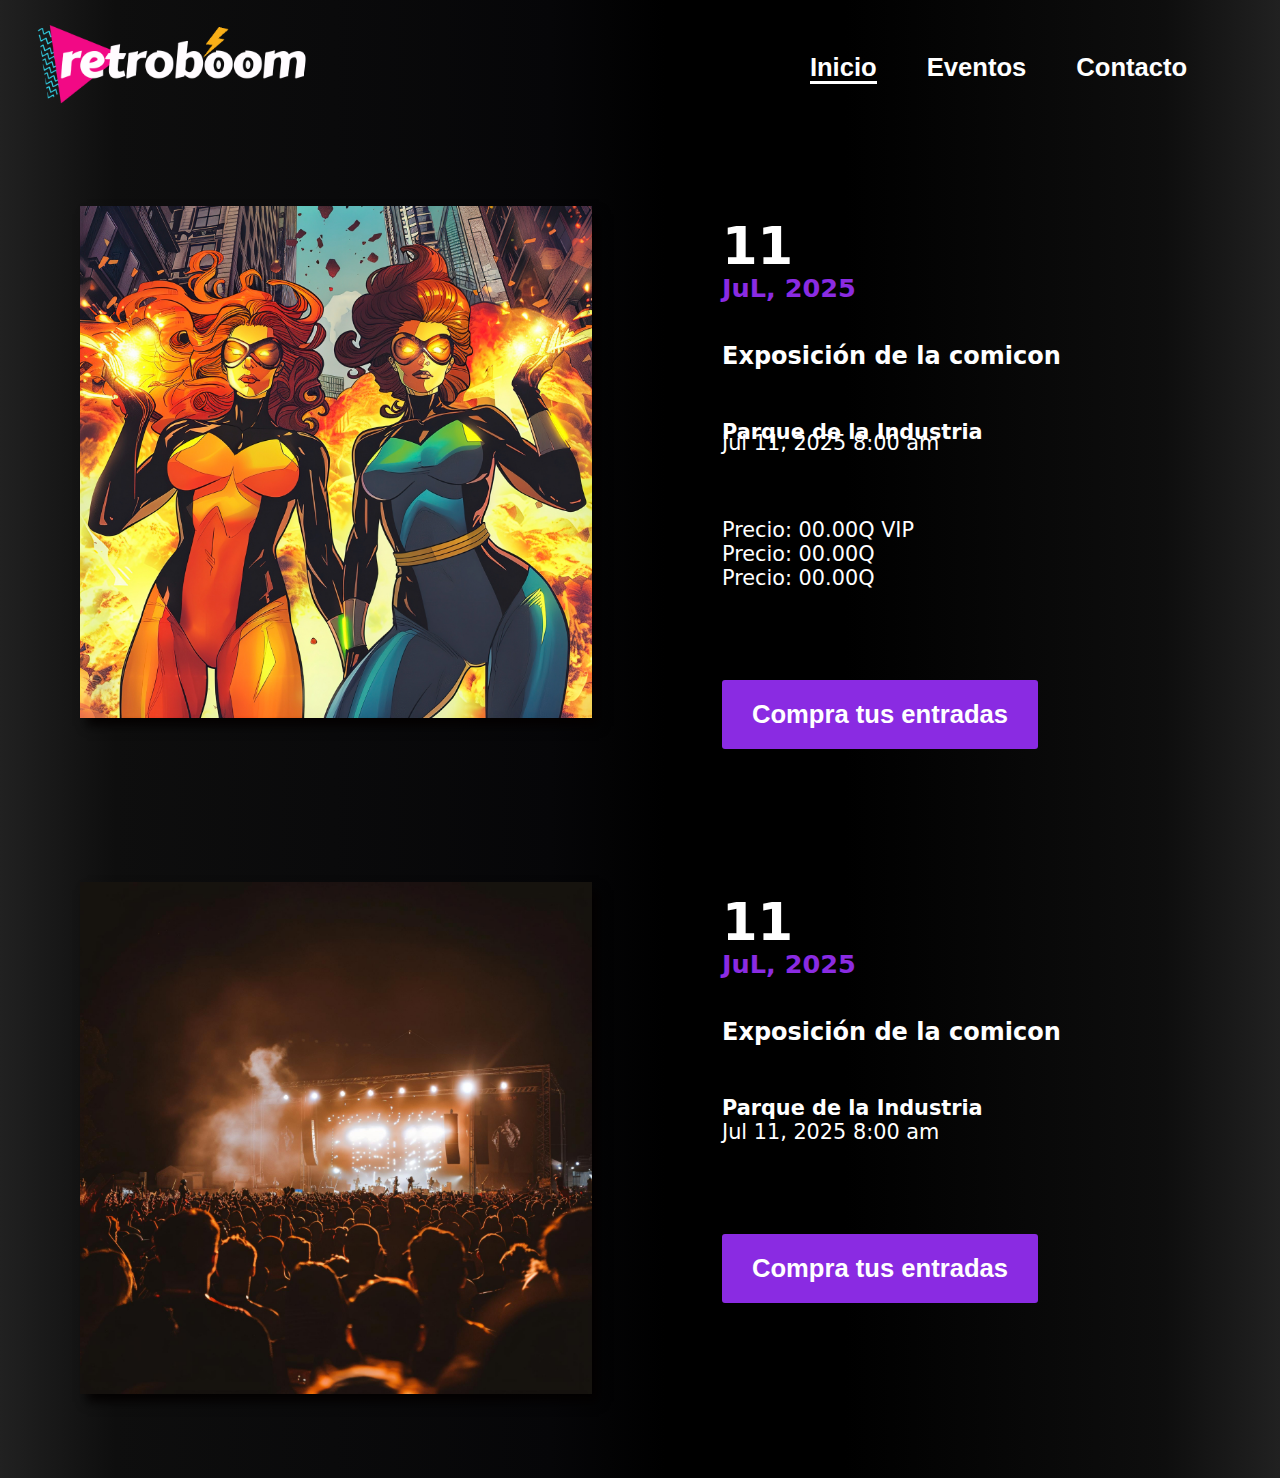
==== eventos.html @ 98f11929 "Pagina principal completa" ====
<!DOCTYPE html>
<html lang="en">

<head>
    <meta charset="UTF-8">
    <meta name="viewport" content="width=device-width, initial-scale=1.0">
    <link rel='stylesheet'
        href='https://cdn-uicons.flaticon.com/2.6.0/uicons-solid-rounded/css/uicons-solid-rounded.css'>
        <link rel='stylesheet' href='https://cdn-uicons.flaticon.com/2.6.0/uicons-regular-straight/css/uicons-regular-straight.css'>
        <link rel="stylesheet" href="css/menu2.css">
    <link rel="stylesheet" href="css/eventos.css">
    <title>Eventos</title>
</head>

<body>
    <header>
        <nav class="encabezado" id="inicio">
            <a href="index.html" class="logo"><img src="img/LogoBlanco.png" alt="Logotipo de Retroboom"></a>
            <a href="index.html" class="logo-celular"><img src="img/LogoNegro.png" alt="Logotipo de Retroboom"></a>
            <ul class="menu-list" id="menu">
                <li><a href="index.html" style="border-bottom: solid white 3px;">Inicio</a></li>
                <li><a href="eventos.html">Eventos</a></li>
                <li><a href="#contacto">Contacto</a></li>
                <div class="redes">
                    <li><a href="https://www.facebook.com/RetroboomColecciones" target="_blank"><i
                                class="fi fi-brands-facebook"></i></a></li>
                    <li><a href="https://www.instagram.com/retroboomcolecciones?utm_source=ig_web_button_share_sheet&igsh=ZDNlZDc0MzIxNw=="
                            target="_blank"><i class="fi fi-brands-instagram"></i></a></li>
                </div>
            </ul>
            <svg xmlns="http://www.w3.org/2000/svg" width="45" height="45" fill="currentColor" class="bi bi-list"
                viewBox="0 0 16 16">
                <path fill-rule="evenodd"
                    d="M2.5 12a.5.5 0 0 1 .5-.5h10a.5.5 0 0 1 0 1H3a.5.5 0 0 1-.5-.5m0-4a.5.5 0 0 1 .5-.5h10a.5.5 0 0 1 0 1H3a.5.5 0 0 1-.5-.5m0-4a.5.5 0 0 1 .5-.5h10a.5.5 0 0 1 0 1H3a.5.5 0 0 1-.5-.5" />
            </svg>

        </nav>
    </header>
    <main>


    <div class="eventos-informacion">
        <div class="event">
            <div class="evento-image">
                <img src="img_eventos/eventoinfo.jpg" alt="">
            </div>
            <div class="evento-info">
                <h2 class="fecha">11 <br> <sub>JuL, 2025</sub></h2>
                <div class="titulo-evento">
                    <h2>Exposición de la comicon</h2>
                </div>
                <div class="fecha-hora">
                    <p><strong>Parque de la Industria</strong></p><span class="calendar"><i
                            class="fi fi-sr-calendar"></i></span>
                    <p style="position: relative; bottom: 1vw;">Jul 11, 2025 8:00 am</p>
                </div>
                <div class="precios">
                    <p>Precio: 00.00Q VIP</p>
                    <p>Precio: 00.00Q </p>
                    <p>Precio: 00.00Q</p>
                </div>
                <button><a href="">Compra tus entradas</a></button>
            </div>
        </div>
        <div class="event">
            <div class="evento-image">
                <img src="img_eventos/conciertoinfo2.jpg" alt="">
            </div>
            <div class="evento-info">
                <h2 class="fecha">11 <br> <sub>JuL, 2025</sub></h2>
                <div class="titulo-evento">
                    <h2>Exposición de la comicon</h2>
                </div>
                <div class="fecha-hora">
                    <p><strong>Parque de la Industria</strong></p><span class="calendar"><i
                            class="fi fi-sr-calendar"></i></span>
                    <p>Jul 11, 2025 8:00 am</p>
                </div>
                <button><a href="">Compra tus entradas</a></button>
            </div>
        </div>
    </div>
    </main>
</body>

</html>
---- css/menu2.css ----
.encabezado{
    display: flex;
    justify-content: space-between;
    align-items: center;
    padding: 1vw;
    font-size: 2vw;
    font-weight: 700;
    position: relative;
    top: 20px;
}
.encabezado .logo img{
    width: 25vw;
    position: relative;
    bottom: 1.2vw;
}
.encabezado .logo:hover{
    border: none;
}
.encabezado a{
    text-decoration: none;
    color: rgb(255, 255, 255);
    transition: ease .08s;
    z-index: 7;
}
.encabezado div{
    display: flex;
    gap: 30px;
}
.encabezado .menu-list{
    display: flex;
    list-style-type: none;
    gap: 50px;
    z-index: 7;
    position: relative;
    bottom: 1.2vw;
    margin: 0;
}
.menu-list li a{
    font-family: Arial, Helvetica, sans-serif;
    font-weight: 800;
}
.encabezado a:hover{
    border-bottom: solid white 3px;
}
.encabezado svg{
    z-index: 7;
    color: whitesmoke;
    display: none;
}
.encabezado .logo-celular{
    display: none;
}
.fondo-banner-celular{
    display: none;
}
@media screen and (max-width: 1000px) {
    .encabezado .menu-list{
        display: none;
    }
    .encabezado svg{
        display: block;
        color: black;
    }
    .encabezado{
        justify-content: space-between;
        align-items: center;
        padding: 10px;
        height: auto;
        background-color: white;
    }
    .encabezado .logo{
        display: none;
    }
    .encabezado .logo-celular{
        display: block;
    }
    .encabezado .logo-celular img{
        width: 300px;
    }

}
@media screen and (max-width: 500px){
    .fondo-banner-celular{
        display: block;
        width: 100%;
        height: 35vw;
        background-color: black;
    }
    .encabezado .logo-celular img{
        width: 280px;
    }
}
---- css/eventos.css ----
* {
    margin: 0;
    padding: 0;
    box-sizing: border-box;
}

body {
    background: rgb(33, 33, 33);
    background: linear-gradient(90deg, rgba(33, 33, 33, 1) 0%, rgba(14, 14, 14, 1) 9%, rgba(6, 6, 8, 1) 43%, rgba(0, 0, 0, 1) 52%, rgba(0, 0, 0, 1) 62%, rgba(0, 0, 0, 1) 66%, rgba(14, 14, 14, 1) 91%, rgba(33, 33, 33, 1) 100%);
    overflow-x: hidden;
}


.event {
    display: flex;
    width: 100%;
}

.evento-image {
    width: 40vw;
    margin: 80px;
    position: relative;
    cursor: pointer;
}

.evento-image img {
    width: 100%;
    box-shadow: 7px 8px 10px rgba(3, 1, 1, 0.904);
}


.evento-info {
    margin: 50px;
    margin-top: 90px;
    color: white;
    font-family: system-ui, -apple-system, BlinkMacSystemFont, 'Segoe UI', Roboto, Oxygen, Ubuntu, Cantarell, 'Open Sans', 'Helvetica Neue', sans-serif;
}

.fecha {
    font-size: 4vw;
    margin: 0;
}

.fecha sub {
    font-size: 2vw;
    position: relative;
    bottom: 3vw;
    color: blueviolet;
}

.titulo-evento {
    display: flex;
    justify-content: space-between;
    gap: 100px;
    font-size: 1em;
}

.titulo-evento .precio {
    color: #009bab;
}

.fecha-hora {
    margin-top: 50px;
    font-size: 1.3em;
}
.fecha-hora p{
    margin: 0;
}
.precios{
    margin-top: 50px;
    font-size: 1.3em;
}
button {
    margin-top: 90px;
    border: none;
    padding-block: 20px;
    padding-inline: 30px;
    font-size: clamp(1.5rem, 2vw, 3rem);
    font-weight: 750;
    background-color: blueviolet;
    border-radius: 3px;
    transition: .3s;
}

button a {
    color: white;
    text-decoration: none;
}

button:hover {
    background-color: #00ff93;
}

button a:hover {
    color: black;
}
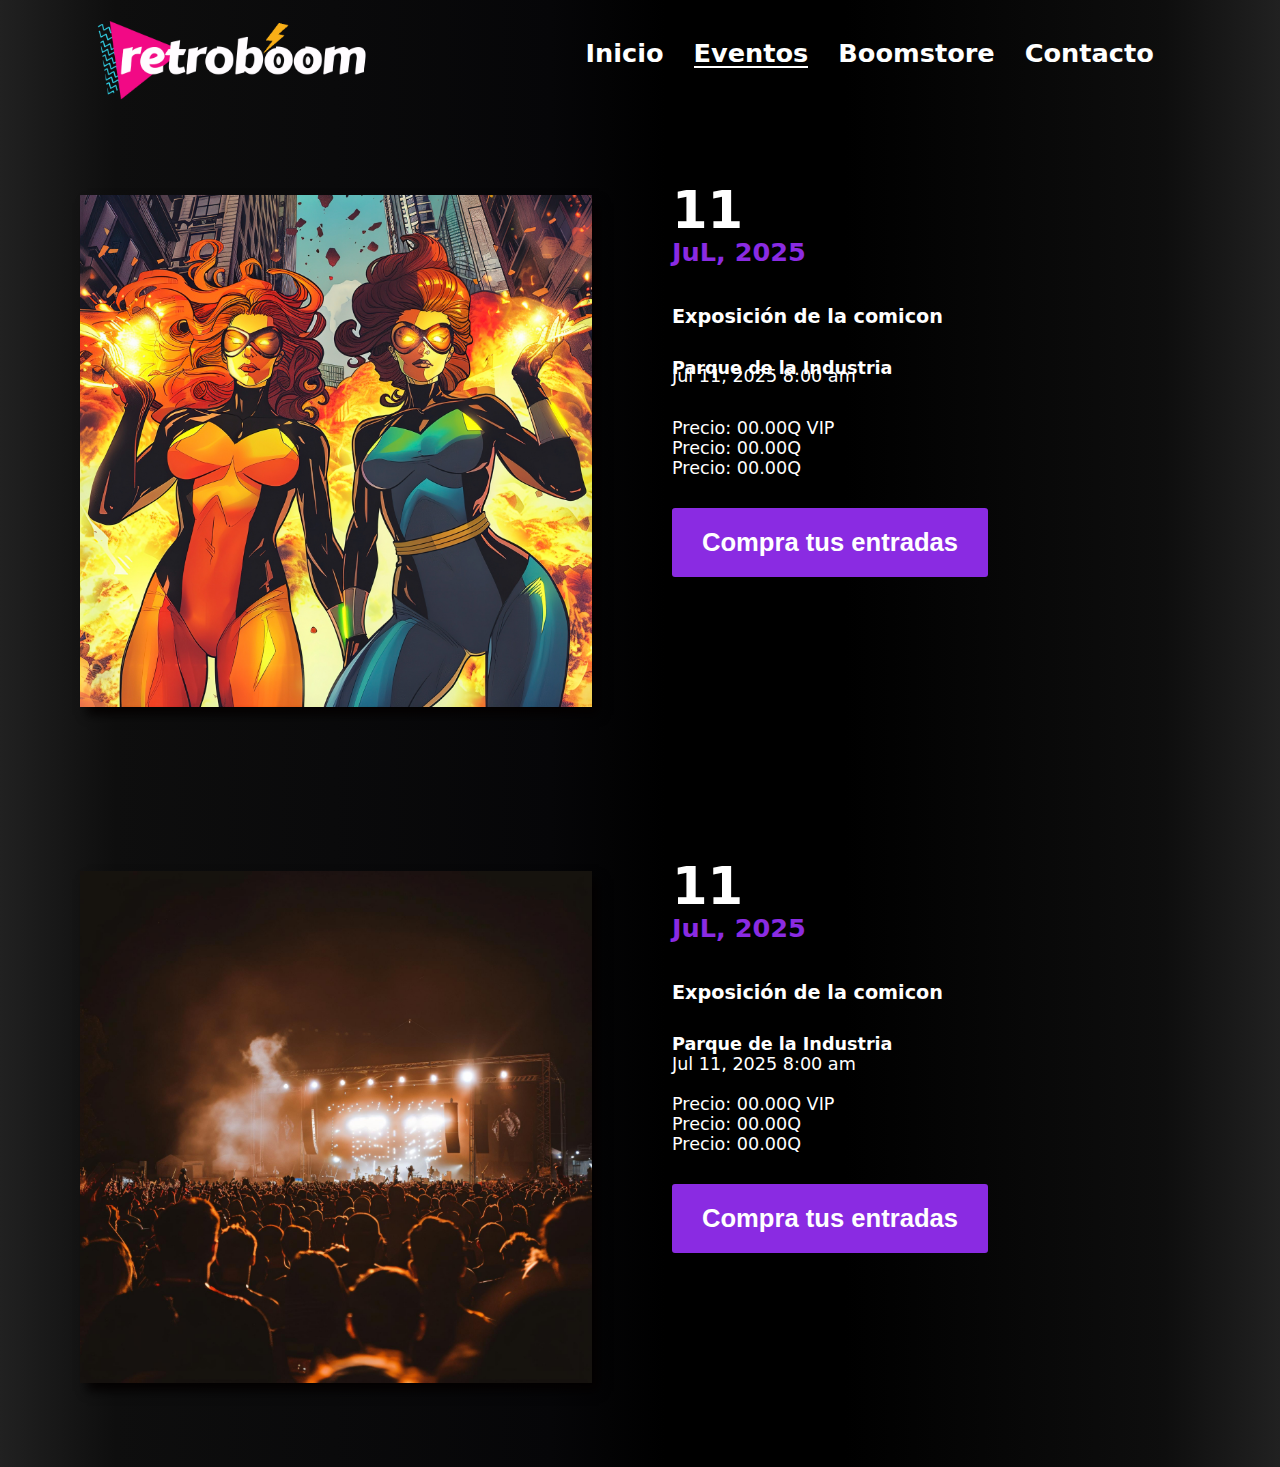
==== commit 23a9703f: "eventos completado" ====
--- a/eventos.html
+++ b/eventos.html
@@ -1,11 +1,12 @@
 <!DOCTYPE html>
 <html lang="en">
 
-<head>
+<head> 
     <meta charset="UTF-8">
     <meta name="viewport" content="width=device-width, initial-scale=1.0">
     <link rel='stylesheet'
         href='https://cdn-uicons.flaticon.com/2.6.0/uicons-solid-rounded/css/uicons-solid-rounded.css'>
+        <link rel='stylesheet' href='https://cdn-uicons.flaticon.com/2.6.0/uicons-brands/css/uicons-brands.css'>
         <link rel='stylesheet' href='https://cdn-uicons.flaticon.com/2.6.0/uicons-regular-straight/css/uicons-regular-straight.css'>
         <link rel="stylesheet" href="css/menu2.css">
     <link rel="stylesheet" href="css/eventos.css">
@@ -18,22 +19,28 @@
             <a href="index.html" class="logo"><img src="img/LogoBlanco.png" alt="Logotipo de Retroboom"></a>
             <a href="index.html" class="logo-celular"><img src="img/LogoNegro.png" alt="Logotipo de Retroboom"></a>
             <ul class="menu-list" id="menu">
-                <li><a href="index.html" style="border-bottom: solid white 3px;">Inicio</a></li>
-                <li><a href="eventos.html">Eventos</a></li>
-                <li><a href="#contacto">Contacto</a></li>
+                <li><a href="index.html">Inicio</a></li>
+                <li><a href="eventos.html"class="select">Eventos</a></li>
+                <li><a href="tienda.html">Boomstore</a></li>
+                <li><a href="https://wa.me/42193311">Contacto</a></li>
                 <div class="redes">
-                    <li><a href="https://www.facebook.com/RetroboomColecciones" target="_blank"><i
+                    <li><a href="https://www.facebook.com/RetroboomColecciones"><i
                                 class="fi fi-brands-facebook"></i></a></li>
                     <li><a href="https://www.instagram.com/retroboomcolecciones?utm_source=ig_web_button_share_sheet&igsh=ZDNlZDc0MzIxNw=="
-                            target="_blank"><i class="fi fi-brands-instagram"></i></a></li>
+                            ><i class="fi fi-brands-instagram"></i></a></li>
+                    <li><a href="https://www.facebook.com/RetroboomColecciones"><i
+                                class="fi fi-brands-tik-tok"></i></a></li>
+                    <li><a href="https://www.facebook.com/RetroboomColecciones"><i
+                                class="fi fi-brands-youtube"></i></a></li>
                 </div>
             </ul>
-            <svg xmlns="http://www.w3.org/2000/svg" width="45" height="45" fill="currentColor" class="bi bi-list"
-                viewBox="0 0 16 16">
-                <path fill-rule="evenodd"
-                    d="M2.5 12a.5.5 0 0 1 .5-.5h10a.5.5 0 0 1 0 1H3a.5.5 0 0 1-.5-.5m0-4a.5.5 0 0 1 .5-.5h10a.5.5 0 0 1 0 1H3a.5.5 0 0 1-.5-.5m0-4a.5.5 0 0 1 .5-.5h10a.5.5 0 0 1 0 1H3a.5.5 0 0 1-.5-.5" />
-            </svg>
-
+            <div class="menu-toggle" onclick="toggleMenu()">
+                <svg xmlns="http://www.w3.org/2000/svg" id="btn_menu" width="45" height="45" fill="currentColor"
+                    class="bi bi-list" viewBox="0 0 16 16">
+                    <path fill-rule="evenodd"
+                        d="M2.5 12a.5.5 0 0 1 .5-.5h10a.5.5 0 0 1 0 1H3a.5.5 0 0 1-.5-.5m0-4a.5.5 0 0 1 .5-.5h10a.5.5 0 0 1 0 1H3a.5.5 0 0 1-.5-.5m0-4a.5.5 0 0 1 .5-.5h10a.5.5 0 0 1 0 1H3a.5.5 0 0 1-.5-.5" />
+                </svg>
+            </div>
         </nav>
     </header>
     <main>
@@ -59,7 +66,7 @@
                     <p>Precio: 00.00Q </p>
                     <p>Precio: 00.00Q</p>
                 </div>
-                <button><a href="">Compra tus entradas</a></button>
+                <button><a href="https://www.facebook.com/RetroboomColecciones">Compra tus entradas</a></button>
             </div>
         </div>
         <div class="event">
@@ -76,11 +83,17 @@
                             class="fi fi-sr-calendar"></i></span>
                     <p>Jul 11, 2025 8:00 am</p>
                 </div>
-                <button><a href="">Compra tus entradas</a></button>
+                <div class="precios">
+                    <p>Precio: 00.00Q VIP</p>
+                    <p>Precio: 00.00Q </p>
+                    <p>Precio: 00.00Q</p>
+                </div>
+                <button><a href="https://www.facebook.com/RetroboomColecciones">Compra tus entradas</a></button>
             </div>
         </div>
     </div>
     </main>
+    <script src="js/menu.js"></script>
 </body>
 
 </html>--- a/css/menu2.css
+++ b/css/menu2.css
@@ -1,46 +1,61 @@
 .encabezado{
     display: flex;
-    justify-content: space-between;
-    align-items: center;
-    padding: 1vw;
+    justify-content: right;
+     background: rgb(33, 33, 33);
+    background: linear-gradient(90deg, rgba(33, 33, 33, 1) 0%, rgba(14, 14, 14, 1) 9%, rgba(6, 6, 8, 1) 43%, rgba(0, 0, 0, 1) 52%, rgba(0, 0, 0, 1) 62%, rgba(0, 0, 0, 1) 66%, rgba(14, 14, 14, 1) 91%, rgba(33, 33, 33, 1) 100%);
+    height: 9vw;
+    padding: 4vw;
     font-size: 2vw;
     font-weight: 700;
-    position: relative;
-    top: 20px;
 }
 .encabezado .logo img{
     width: 25vw;
+    right: 15vw;
     position: relative;
-    bottom: 1.2vw;
+    bottom: 3vw;
 }
 .encabezado .logo:hover{
     border: none;
 }
 .encabezado a{
+    position: relative;
     text-decoration: none;
-    color: rgb(255, 255, 255);
-    transition: ease .08s;
+    color: white;
+    transition: ease .09s;
     z-index: 7;
+    font-family: system-ui, -apple-system, BlinkMacSystemFont, 'Segoe UI', Roboto, Oxygen, Ubuntu, Cantarell, 'Open Sans', 'Helvetica Neue', sans-serif;
 }
 .encabezado div{
     display: flex;
-    gap: 30px;
+    position: relative;
+    gap: 35px;
+}
+.encabezado div{
+    display: flex;
+    gap: 15px;
 }
 .encabezado .menu-list{
     display: flex;
     list-style-type: none;
-    gap: 50px;
+    gap: 30px;
     z-index: 7;
     position: relative;
-    bottom: 1.2vw;
-    margin: 0;
+    bottom: 1vw;
 }
-.menu-list li a{
-    font-family: Arial, Helvetica, sans-serif;
-    font-weight: 800;
+.encabezado li a::before{
+    content: '';
+    position: absolute;
+    bottom: 0;
+    background-color: white;
+    width: 0;
+    height: 2px;
+    transition: .4s;
 }
-.encabezado a:hover{
-    border-bottom: solid white 3px;
+.encabezado li .select::before{
+    width: 100%;
+}
+.encabezado li a:hover::before{
+    width: 100%;
 }
 .encabezado svg{
     z-index: 7;
@@ -53,11 +68,47 @@
 .fondo-banner-celular{
     display: none;
 }
+.encabezado .menu-toggle{
+    cursor: pointer;
+    z-index: 1000;
+}
 @media screen and (max-width: 1000px) {
+    .encabezado{
+        background: white;
+    }
     .encabezado .menu-list{
+        text-align: center;
         display: none;
+        flex-direction: column;
+        position: absolute;
+        border-top: solid 2px rgba(0, 0, 0, 0.349);
+        top: 105px;
+        padding: 30px;
+        right: 0;
+        background-color: rgb(255, 255, 255);
+        width: 100%;
+        height: 110vw;
+        box-sizing: 0 4px 8px rgba(0, 0, 0, 0.1);
+        z-index: 9;
+        gap: 50px;
     }
-    .encabezado svg{
+    .encabezado .menu-list .redes{
+        display: flex;
+        justify-content: center;
+        flex-direction: row;
+        gap: 40px;
+    }
+    .encabezado .menu-list li a{
+        color: black;
+        font-size: 2.1rem;
+    }
+    .encabezado .menu-list.visible{
+        display: flex;
+        opacity: 1;
+        transition: opacity 0.4s ease, visibility 0.5s ease;
+        visibility: visible;
+    }
+    .encabezado .menu-toggle svg{
         display: block;
         color: black;
     }
@@ -89,4 +140,8 @@
     .encabezado .logo-celular img{
         width: 280px;
     }
+    .encabezado .menu-list{
+        height: 180vw;
+        top: 100px;
+    }
 }
--- a/css/eventos.css
+++ b/css/eventos.css
@@ -15,7 +15,6 @@
     display: flex;
     width: 100%;
 }
-
 .evento-image {
     width: 40vw;
     margin: 80px;
@@ -30,8 +29,7 @@
 
 
 .evento-info {
-    margin: 50px;
-    margin-top: 90px;
+    margin-top: 65px;
     color: white;
     font-family: system-ui, -apple-system, BlinkMacSystemFont, 'Segoe UI', Roboto, Oxygen, Ubuntu, Cantarell, 'Open Sans', 'Helvetica Neue', sans-serif;
 }
@@ -50,9 +48,7 @@
 
 .titulo-evento {
     display: flex;
-    justify-content: space-between;
-    gap: 100px;
-    font-size: 1em;
+    font-size: .8em;
 }
 
 .titulo-evento .precio {
@@ -60,18 +56,18 @@
 }
 
 .fecha-hora {
-    margin-top: 50px;
-    font-size: 1.3em;
+    margin-top: 30px;
+    font-size: 1.1em;
 }
 .fecha-hora p{
     margin: 0;
 }
 .precios{
-    margin-top: 50px;
-    font-size: 1.3em;
+    margin-top: 20px;
+    font-size: 1.1em;
 }
 button {
-    margin-top: 90px;
+    margin-top: 30px;
     border: none;
     padding-block: 20px;
     padding-inline: 30px;
@@ -93,4 +89,131 @@
 
 button a:hover {
     color: black;
+}
+@media screen and (max-width: 800px) {
+    .event{
+        height: auto;
+    }
+    .titulo-evento{
+        display: block;
+    }
+    .evento-image{
+        width: 35vw;
+        margin: 0;
+        margin-left: 20px;
+    }
+    .evento-image img{
+        margin-top: 90px;
+        max-width: 250px;
+    }
+    .evento-info{
+        margin-top: 80px;
+        margin-inline: 30px;
+    }
+    .titulo-evento h2::before{
+        content: '|';
+        position: absolute;
+        right: 250px;
+
+    }
+    .titulo-evento{
+        position: relative;
+        bottom: 8vw;
+        left: 15vw;
+    }
+    .fecha-hora{
+        position: relative;
+        bottom:7vw;
+    }
+    .precios{
+        position: relative;
+        bottom:6vw;
+    }
+    button{
+        position: relative;
+        left: 25vw;
+        bottom: 14vw;
+        padding-block: 2vw;
+        padding-inline: 3vw;
+        font-size: 1em;
+        margin: 0;
+    }
+}
+@media screen and (max-width: 600px) {
+    .event{
+        display: block;
+        background-color: rgb(56, 56, 56);
+        border: solid;
+        width: 100%;
+        height: auto;
+    }
+    .titulo-evento h2::before{
+        display: none;
+    }
+    .evento-info{
+        position: relative;
+        bottom: 10vw;
+        height: 50vh;
+    }
+    .event .evento-image{
+        display: block;
+        width: 100%;
+        text-align: center;
+        margin: 0;
+    }
+    .evento-image img{
+        margin-top: 20px;
+        max-width:60%;
+    }
+    .fecha{
+        font-size: 3em;
+    }
+    .titulo-evento{
+        bottom: 80px;
+        left: 30vw;
+        font-size: 1.1em;
+    }
+    .fecha sub{
+        font-size: .6em;
+        position: relative;
+        bottom: 7vw;
+    }
+    .fecha-hora{
+        bottom: 15vw;
+    }
+    .precios{
+        bottom: 15vw;
+    }
+    button{
+        bottom: 22vw;
+        left: 50vw;
+    }
+}
+@media screen and (max-width: 500px) {
+    
+    .fecha{
+        font-size: 9.6vw;
+    }
+    .titulo-evento{
+        font-size: 3.3vw;
+        bottom: 14vw;
+    }
+    .fecha sub{
+        font-size: .6em;
+        position: relative;
+        bottom: 7vw;
+    }
+    button{
+        bottom: 22vw;
+        left: 45vw;
+    }
+}
+@media screen and (max-width: 400px) {
+    .evento-info{
+        height: 70vh;
+    }
+    button{
+        left: 0;
+        bottom: 0;
+    }
 }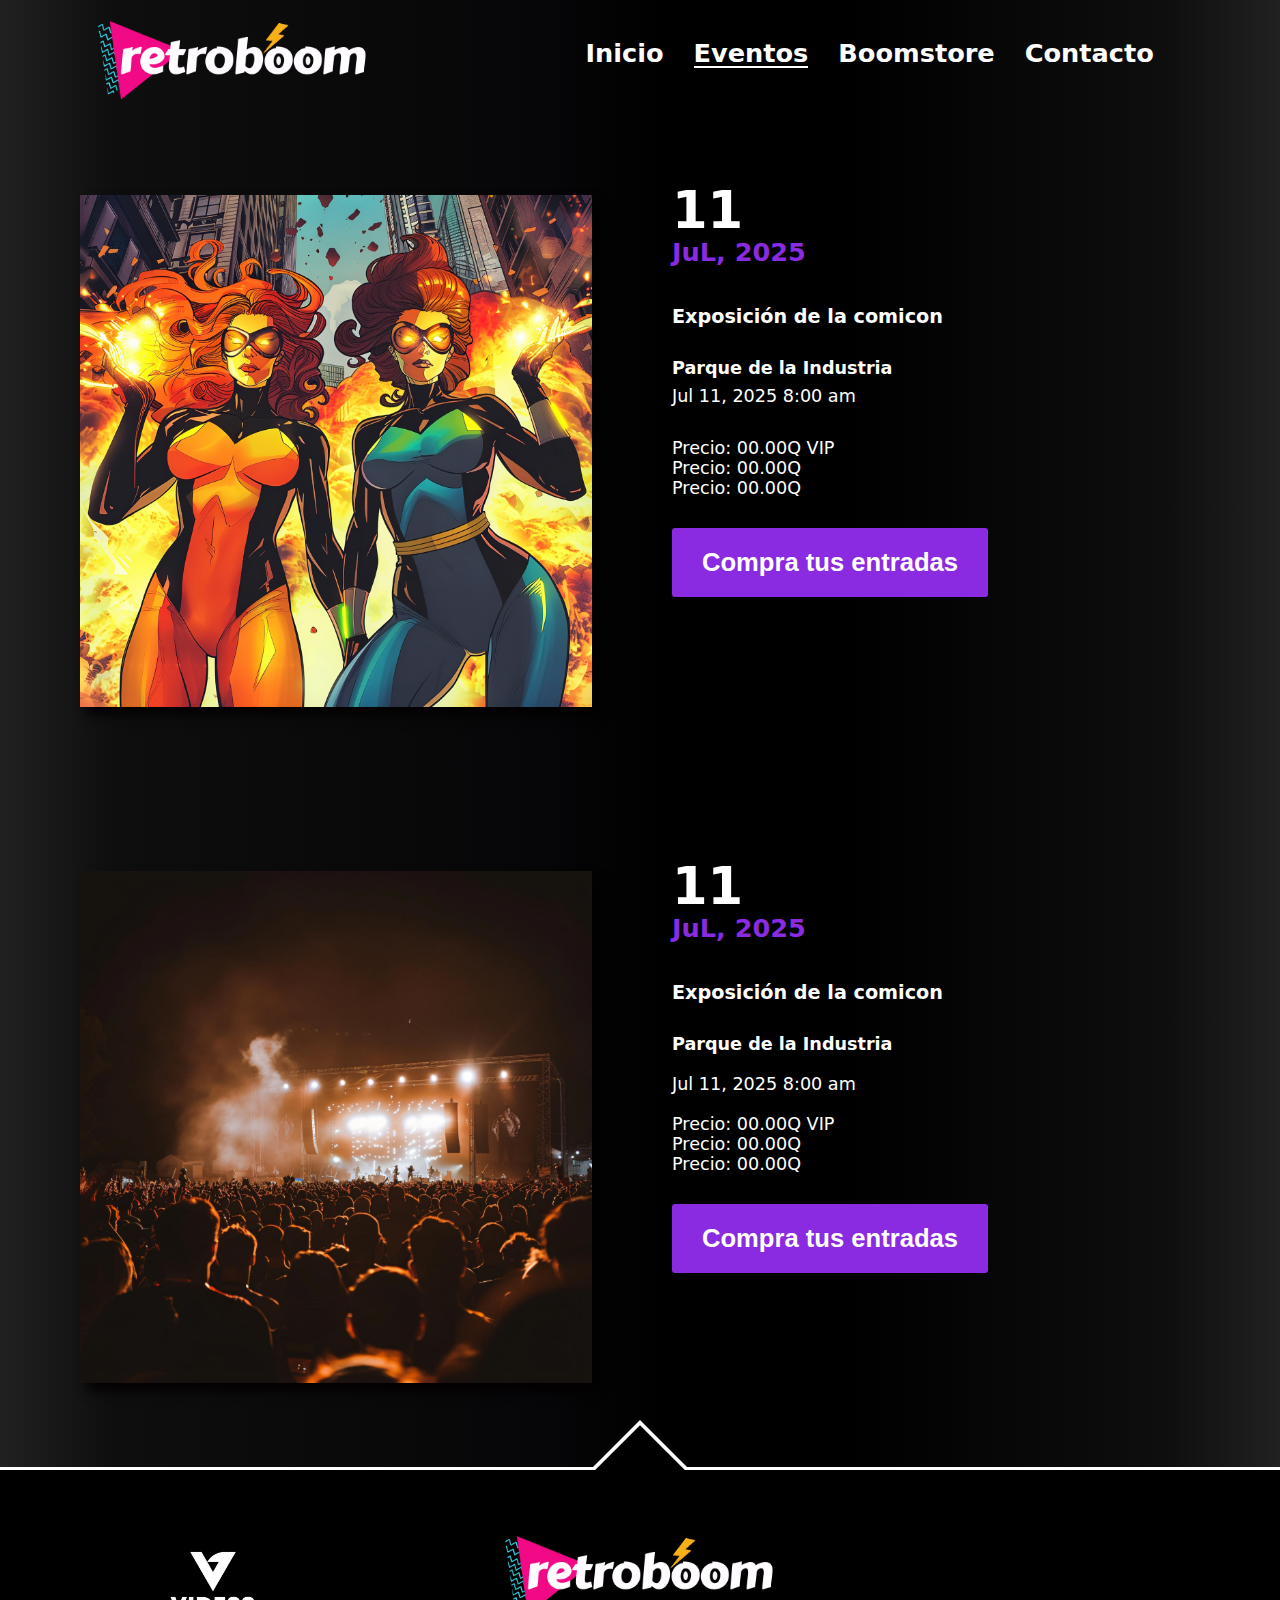
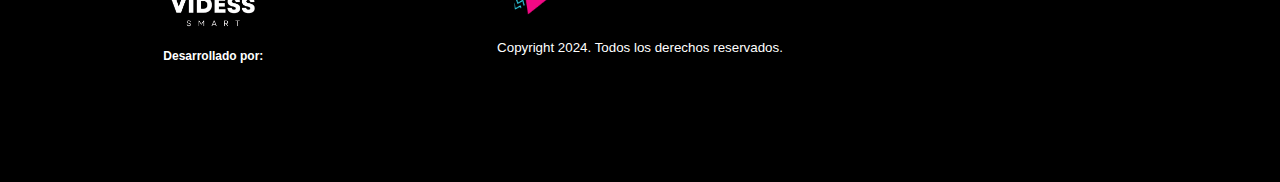
==== commit 2a518f20: "." ====
--- a/eventos.html
+++ b/eventos.html
@@ -8,8 +8,11 @@
         href='https://cdn-uicons.flaticon.com/2.6.0/uicons-solid-rounded/css/uicons-solid-rounded.css'>
         <link rel='stylesheet' href='https://cdn-uicons.flaticon.com/2.6.0/uicons-brands/css/uicons-brands.css'>
         <link rel='stylesheet' href='https://cdn-uicons.flaticon.com/2.6.0/uicons-regular-straight/css/uicons-regular-straight.css'>
+        <link rel='stylesheet'
+        href='https://cdn-uicons.flaticon.com/2.4.2/uicons-solid-rounded/css/uicons-solid-rounded.css'>
         <link rel="stylesheet" href="css/menu2.css">
     <link rel="stylesheet" href="css/eventos.css">
+    <link rel="stylesheet" href="css/footer.css">
     <title>Eventos</title>
 </head>
 
@@ -57,8 +60,7 @@
                     <h2>Exposición de la comicon</h2>
                 </div>
                 <div class="fecha-hora">
-                    <p><strong>Parque de la Industria</strong></p><span class="calendar"><i
-                            class="fi fi-sr-calendar"></i></span>
+                    <p><strong>Parque de la Industria</strong></p>
                     <p style="position: relative; bottom: 1vw;">Jul 11, 2025 8:00 am</p>
                 </div>
                 <div class="precios">
@@ -79,9 +81,8 @@
                     <h2>Exposición de la comicon</h2>
                 </div>
                 <div class="fecha-hora">
-                    <p><strong>Parque de la Industria</strong></p><span class="calendar"><i
-                            class="fi fi-sr-calendar"></i></span>
-                    <p>Jul 11, 2025 8:00 am</p>
+                    <p><strong>Parque de la Industria</strong></p>
+                    <p class="hora">Jul 11, 2025 8:00 am</p>
                 </div>
                 <div class="precios">
                     <p>Precio: 00.00Q VIP</p>
@@ -93,6 +94,56 @@
         </div>
     </div>
     </main>
+    <footer class="qt-footer">
+        <a href="#inicio" class="qt-btn-rhombus qt-btn-ghost qt-link-top qwsmoothscroll"><i
+                class="fi fi-sr-angle-up"></i></a>
+        <div class="elements-footer">
+            <div class="videss">
+                <img src="img_marcas/white_name.png" alt="Logotipo de Videss Smart">
+                <h4>Desarrollado por:</h4>
+            </div>
+            <div class="boom-footer">
+                <img src="img/LogoBlanco.png" alt="Logotipo de Retroboom">
+                <br> <sub>Copyright 2024. Todos los derechos reservados.
+                </sub>
+            </div>
+            <div class="icons-redes">
+                <ul class="redes">
+                    <li><a href="https://www.facebook.com/RetroboomColecciones" target="_blank"><i
+                                class="fi fi-brands-facebook"></i></a></li>
+                    <li><a href="https://www.instagram.com/retroboomcolecciones/" target="_blank"><i
+                                class="fi fi-brands-instagram"></i></a></li>
+                    <li><a href="https://www.tiktok.com/@retroboomcolecciones?lang=es" target="_blank"><i
+                                class="fi fi-brands-tik-tok"></i></a></li>
+                    <li><a href="https://www.youtube.com/channel/UCs__ZyZnI0D2oIBxK3exfSw" target="_blank"><i
+                                class="fi fi-brands-youtube"></i></a></li>
+                </ul>
+            </div>
+        </div>
+        <div class="elements-footer2">
+            <div class="boom-footer">
+                <img src="img/LogoBlanco.png" alt="Logotipo de Retroboom">
+                <br> <sub>Copyright 2024. Todos los derechos reservados.
+                </sub>
+            </div>
+            <div class="icons-redes">
+                <ul class="redes">
+                    <li><a href="https://www.facebook.com/RetroboomColecciones" target="_blank"><i
+                                class="fi fi-brands-facebook"></i></a></li>
+                    <li><a href="https://www.instagram.com/retroboomcolecciones/" target="_blank"><i
+                                class="fi fi-brands-instagram"></i></a></li>
+                    <li><a href="https://www.tiktok.com/@retroboomcolecciones?lang=es" target="_blank"><i
+                                class="fi fi-brands-tik-tok"></i></a></li>
+                    <li><a href="https://www.youtube.com/channel/UCs__ZyZnI0D2oIBxK3exfSw" target="_blank"><i
+                                class="fi fi-brands-youtube"></i></a></li>
+                </ul>
+            </div>
+            <div class="videss">
+                <img src="img_marcas/white_name.png" alt="Logotipo de Videss Smart">
+                <h4>Desarrollado por:</h4>
+            </div>
+        </div>
+    </footer>
     <script src="js/menu.js"></script>
 </body>
 
--- a/css/eventos.css
+++ b/css/eventos.css
@@ -2,6 +2,10 @@
     margin: 0;
     padding: 0;
     box-sizing: border-box;
+}
+a{
+    text-decoration: none;
+    color: white;
 }
 
 body {
@@ -61,6 +65,7 @@
 }
 .fecha-hora p{
     margin: 0;
+    margin-bottom: 20px;
 }
 .precios{
     margin-top: 20px;
@@ -96,6 +101,8 @@
     }
     .titulo-evento{
         display: block;
+        position: relative;
+        bottom: 3vw;
     }
     .evento-image{
         width: 35vw;
@@ -110,20 +117,14 @@
         margin-top: 80px;
         margin-inline: 30px;
     }
-    .titulo-evento h2::before{
-        content: '|';
-        position: absolute;
-        right: 250px;
-
-    }
-    .titulo-evento{
-        position: relative;
-        bottom: 8vw;
-        left: 15vw;
-    }
+
     .fecha-hora{
         position: relative;
-        bottom:7vw;
+        bottom:5vw;
+    }
+    .fecha-hora .hora{
+        position: relative;
+        bottom: 2vw;
     }
     .precios{
         position: relative;
@@ -147,13 +148,10 @@
         width: 100%;
         height: auto;
     }
-    .titulo-evento h2::before{
-        display: none;
-    }
     .evento-info{
         position: relative;
         bottom: 10vw;
-        height: 50vh;
+        height: 60vh;
     }
     .event .evento-image{
         display: block;
@@ -169,8 +167,7 @@
         font-size: 3em;
     }
     .titulo-evento{
-        bottom: 80px;
-        left: 30vw;
+        bottom: 6vw;
         font-size: 1.1em;
     }
     .fecha sub{
@@ -179,24 +176,25 @@
         bottom: 7vw;
     }
     .fecha-hora{
-        bottom: 15vw;
+        bottom: 8vw;
     }
     .precios{
-        bottom: 15vw;
-    }
-    button{
-        bottom: 22vw;
+        bottom: 7vw;
+    }
+    button{
+        bottom: 14vw;
         left: 50vw;
     }
 }
 @media screen and (max-width: 500px) {
-    
+    .evento-info{
+        height: auto;
+    }
     .fecha{
         font-size: 9.6vw;
     }
     .titulo-evento{
         font-size: 3.3vw;
-        bottom: 14vw;
     }
     .fecha sub{
         font-size: .6em;
@@ -204,7 +202,6 @@
         bottom: 7vw;
     }
     button{
-        bottom: 22vw;
         left: 45vw;
     }
 }
--- a/css/footer.css
+++ b/css/footer.css
@@ -0,0 +1,142 @@
+.qt-btn-rhombus {
+    display: inline-block;
+    width: 120px;
+    height: 120px;
+    position: absolute;
+    top: -20px; 
+    left: 50%;
+    transform: translateX(-50%) rotate(45deg); 
+    background-color: #000000; 
+    z-index: 0;
+}
+
+.qt-btn-rhombus i {
+    display: flex;
+    justify-content: center;
+    width: 100%;
+    height: 100%;
+    transform: rotate(-45deg); 
+    font-size: 20px;
+    position: relative;
+}
+
+.qt-footer {
+    border-top: solid white;
+    position: relative;
+    background-color: #000000;
+    color: #ffffff;
+    text-align: center;
+    padding: 30px 0;
+    font-family: Arial, sans-serif;
+}
+
+.qt-footer:before {
+    content: "";
+    position: absolute;
+    top: -50px; 
+    left: 50%;
+    width: 0;
+    height: 0;
+    border-left: 50px solid transparent;
+    border-right: 50px solid transparent;
+    border-bottom: 50px solid #ffffff; 
+    transform: translateX(-50%);
+}
+.elements-footer{
+    margin-bottom: 70px;
+    z-index: 2;
+    display: grid;
+    grid-template-columns: repeat(3, 1fr);
+}
+.videss{
+    display: flex;
+    flex-direction: column;
+    justify-content: center;
+    align-items: center;
+}
+.videss h4{
+    font-size: 12px;
+    position: relative;
+    bottom: 1.5vw;
+}
+.videss img{
+    width: 10vw;
+    top: 2vw;
+    margin-bottom: 40px;
+    position: relative;
+}
+.boom-footer{
+    z-index: 3;
+    flex-direction: column;
+    display: flex;
+    justify-content: center;
+    align-items: center;
+}
+.boom-footer ul{
+    display: flex;
+    justify-content: center;
+    align-items: center;
+    font-size: 2vw;
+    gap: 29px;
+    list-style: none;
+    padding: 0;
+}
+.boom-footer img{
+    width: 25vw;
+    margin: 0;
+}
+.icons-redes{
+    display: flex;
+    justify-content: center;
+    align-items: center;
+}
+.icons-redes ul{
+    font-size: 2.8vw;
+    display: flex;
+    gap: 40px;
+    list-style-type: none;
+}
+.elements-footer2{
+    display: none;
+}
+@media screen and (max-width: 600px) {
+   .elements-footer{
+    display: none;
+   }
+   .elements-footer2{
+    display: flex;
+    justify-content: center;
+    align-items: center;
+    flex-direction: column;
+    gap: 60px;
+    position: relative;
+    top: 5vw;
+    margin-bottom: 80px;
+   }
+   .elements-footer2 .boom-footer img{
+    width: 20em;
+   }
+   .icons-redes{
+    margin-top: 2vw;
+   }
+   .redes{
+    padding: 0;
+    margin: 0;
+    display: flex;
+    justify-content: center;
+    align-items: center;
+   }
+   .redes li a{
+    font-size: 2em;
+   }
+   .videss{
+    position: relative;
+    bottom: 3vw;
+   }
+   .videss img{
+    width: 10em;
+    margin-bottom: 10px;
+    
+   }
+}
+
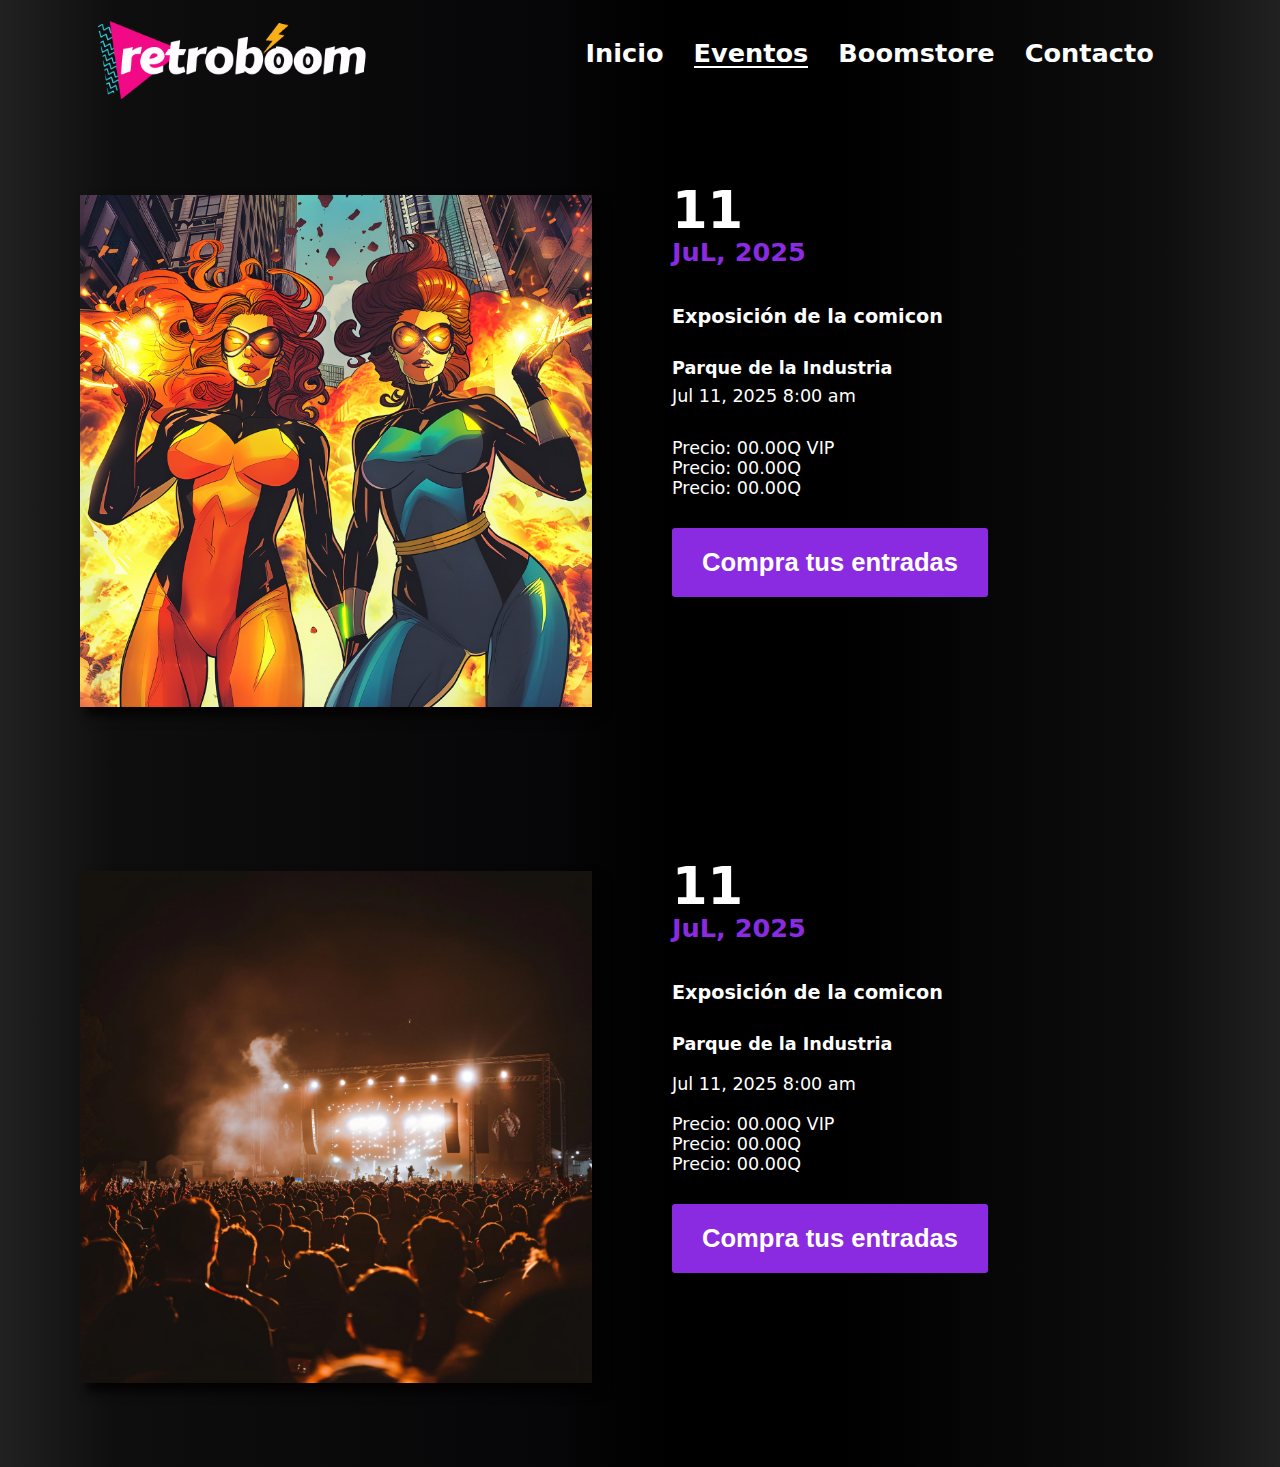
==== commit 7b0e40dd: "," ====
--- a/eventos.html
+++ b/eventos.html
@@ -31,9 +31,9 @@
                                 class="fi fi-brands-facebook"></i></a></li>
                     <li><a href="https://www.instagram.com/retroboomcolecciones?utm_source=ig_web_button_share_sheet&igsh=ZDNlZDc0MzIxNw=="
                             ><i class="fi fi-brands-instagram"></i></a></li>
-                    <li><a href="https://www.facebook.com/RetroboomColecciones"><i
+                    <li><a href="https://www.tiktok.com/@retroboomcolecciones?lang=es"><i
                                 class="fi fi-brands-tik-tok"></i></a></li>
-                    <li><a href="https://www.facebook.com/RetroboomColecciones"><i
+                    <li><a href="https://www.youtube.com/channel/UCs__ZyZnI0D2oIBxK3exfSw"><i
                                 class="fi fi-brands-youtube"></i></a></li>
                 </div>
             </ul>
@@ -94,56 +94,7 @@
         </div>
     </div>
     </main>
-    <footer class="qt-footer">
-        <a href="#inicio" class="qt-btn-rhombus qt-btn-ghost qt-link-top qwsmoothscroll"><i
-                class="fi fi-sr-angle-up"></i></a>
-        <div class="elements-footer">
-            <div class="videss">
-                <img src="img_marcas/white_name.png" alt="Logotipo de Videss Smart">
-                <h4>Desarrollado por:</h4>
-            </div>
-            <div class="boom-footer">
-                <img src="img/LogoBlanco.png" alt="Logotipo de Retroboom">
-                <br> <sub>Copyright 2024. Todos los derechos reservados.
-                </sub>
-            </div>
-            <div class="icons-redes">
-                <ul class="redes">
-                    <li><a href="https://www.facebook.com/RetroboomColecciones" target="_blank"><i
-                                class="fi fi-brands-facebook"></i></a></li>
-                    <li><a href="https://www.instagram.com/retroboomcolecciones/" target="_blank"><i
-                                class="fi fi-brands-instagram"></i></a></li>
-                    <li><a href="https://www.tiktok.com/@retroboomcolecciones?lang=es" target="_blank"><i
-                                class="fi fi-brands-tik-tok"></i></a></li>
-                    <li><a href="https://www.youtube.com/channel/UCs__ZyZnI0D2oIBxK3exfSw" target="_blank"><i
-                                class="fi fi-brands-youtube"></i></a></li>
-                </ul>
-            </div>
-        </div>
-        <div class="elements-footer2">
-            <div class="boom-footer">
-                <img src="img/LogoBlanco.png" alt="Logotipo de Retroboom">
-                <br> <sub>Copyright 2024. Todos los derechos reservados.
-                </sub>
-            </div>
-            <div class="icons-redes">
-                <ul class="redes">
-                    <li><a href="https://www.facebook.com/RetroboomColecciones" target="_blank"><i
-                                class="fi fi-brands-facebook"></i></a></li>
-                    <li><a href="https://www.instagram.com/retroboomcolecciones/" target="_blank"><i
-                                class="fi fi-brands-instagram"></i></a></li>
-                    <li><a href="https://www.tiktok.com/@retroboomcolecciones?lang=es" target="_blank"><i
-                                class="fi fi-brands-tik-tok"></i></a></li>
-                    <li><a href="https://www.youtube.com/channel/UCs__ZyZnI0D2oIBxK3exfSw" target="_blank"><i
-                                class="fi fi-brands-youtube"></i></a></li>
-                </ul>
-            </div>
-            <div class="videss">
-                <img src="img_marcas/white_name.png" alt="Logotipo de Videss Smart">
-                <h4>Desarrollado por:</h4>
-            </div>
-        </div>
-    </footer>
+
     <script src="js/menu.js"></script>
 </body>
 
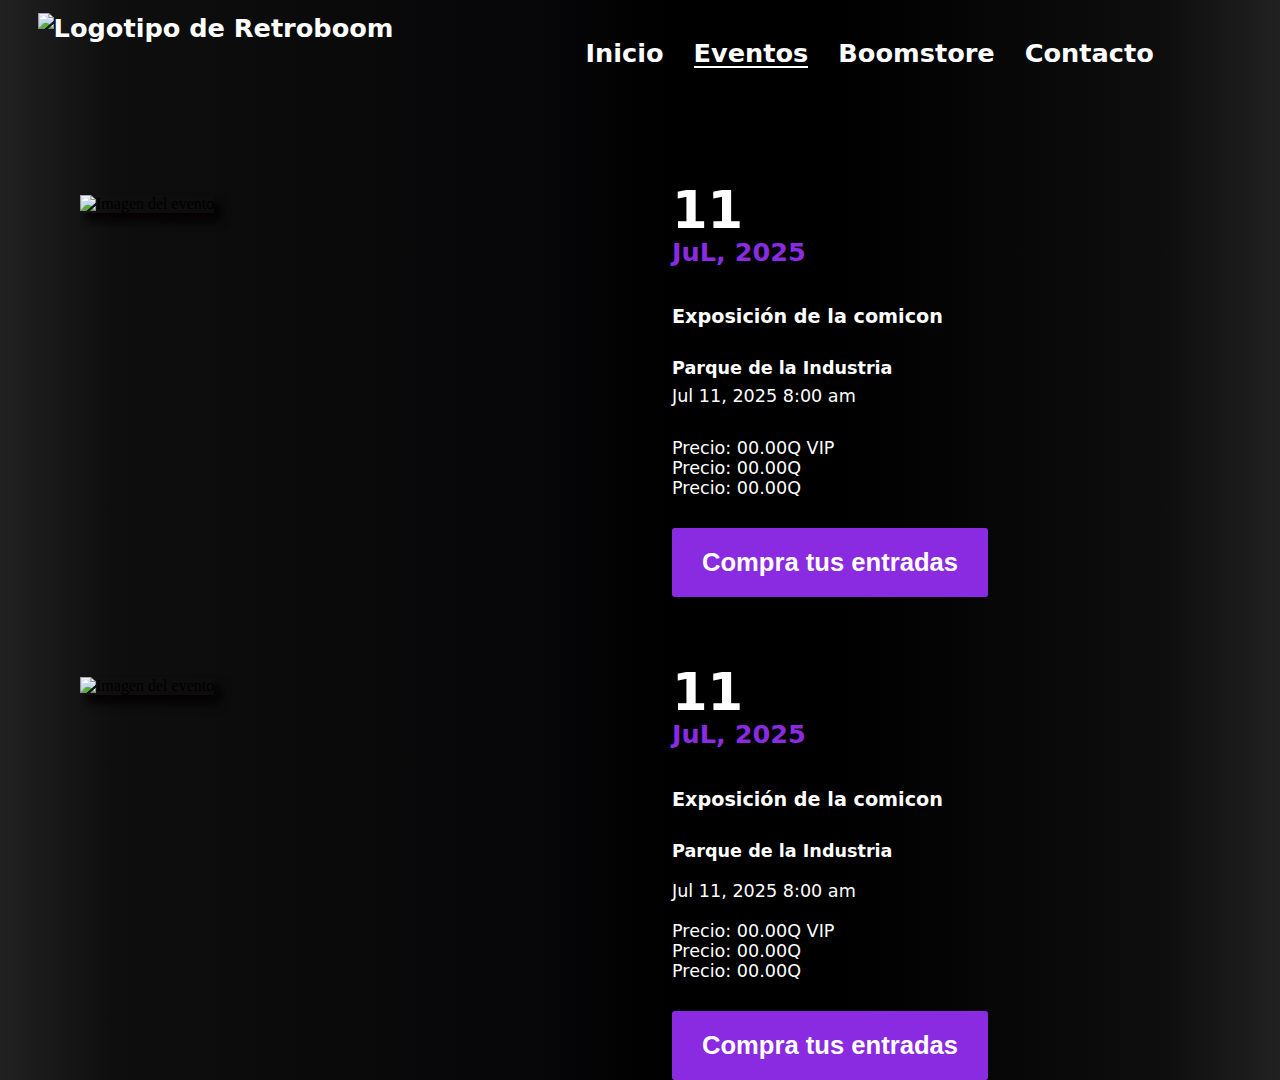
==== commit 285537e6: "actualizacion de imagenes" ====
--- a/eventos.html
+++ b/eventos.html
@@ -13,14 +13,15 @@
         <link rel="stylesheet" href="css/menu2.css">
     <link rel="stylesheet" href="css/eventos.css">
     <link rel="stylesheet" href="css/footer.css">
-    <title>Eventos</title>
+    <link rel="shortcut icon" href="https://snow-lemur-165917.hostingersite.com/wp-content/gallery/galeria-hector/Logo-Ojitos.png" type="image/png">
+    <title>RetroboomColecciones - Eventos</title>
 </head>
 
 <body>
     <header>
         <nav class="encabezado" id="inicio">
-            <a href="index.html" class="logo"><img src="img/LogoBlanco.png" alt="Logotipo de Retroboom"></a>
-            <a href="index.html" class="logo-celular"><img src="img/LogoNegro.png" alt="Logotipo de Retroboom"></a>
+            <a href="index.html" class="logo"><img src="https://snow-lemur-165917.hostingersite.com/wp-content/gallery/galeria-hector/LogoBlanco.png" alt="Logotipo de Retroboom"></a>
+            <a href="index.html" class="logo-celular"><img src="https://snow-lemur-165917.hostingersite.com/wp-content/gallery/galeria-hector/LogoNegro.png" alt="Logotipo de Retroboom"></a>
             <ul class="menu-list" id="menu">
                 <li><a href="index.html">Inicio</a></li>
                 <li><a href="eventos.html"class="select">Eventos</a></li>
@@ -52,7 +53,7 @@
     <div class="eventos-informacion">
         <div class="event">
             <div class="evento-image">
-                <img src="img_eventos/eventoinfo.jpg" alt="">
+                <img src="https://snow-lemur-165917.hostingersite.com/wp-content/gallery/eventos/eventoinfo.jpg" alt="Imagen del evento">
             </div>
             <div class="evento-info">
                 <h2 class="fecha">11 <br> <sub>JuL, 2025</sub></h2>
@@ -73,7 +74,7 @@
         </div>
         <div class="event">
             <div class="evento-image">
-                <img src="img_eventos/conciertoinfo2.jpg" alt="">
+                <img src="https://snow-lemur-165917.hostingersite.com/wp-content/gallery/eventos/conciertoinfo2.jpg" alt="Imagen del evento">
             </div>
             <div class="evento-info">
                 <h2 class="fecha">11 <br> <sub>JuL, 2025</sub></h2>
